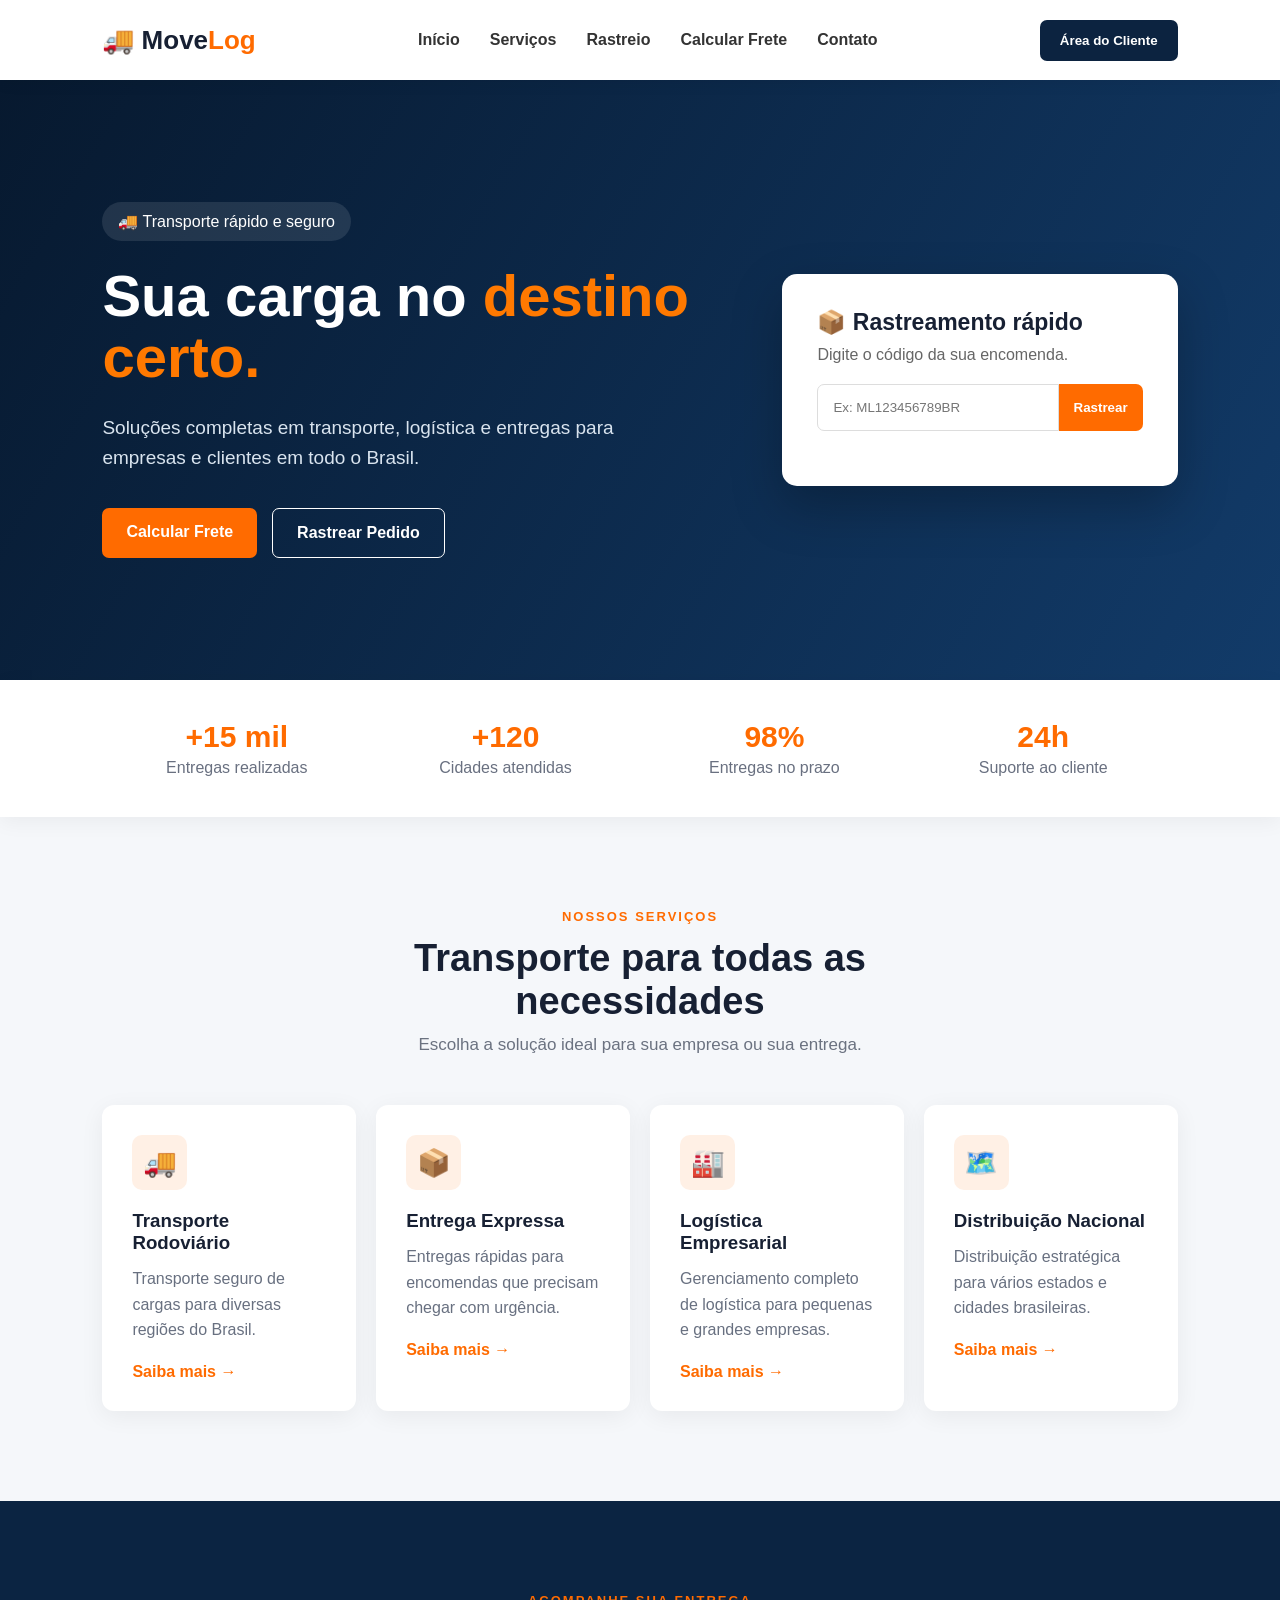
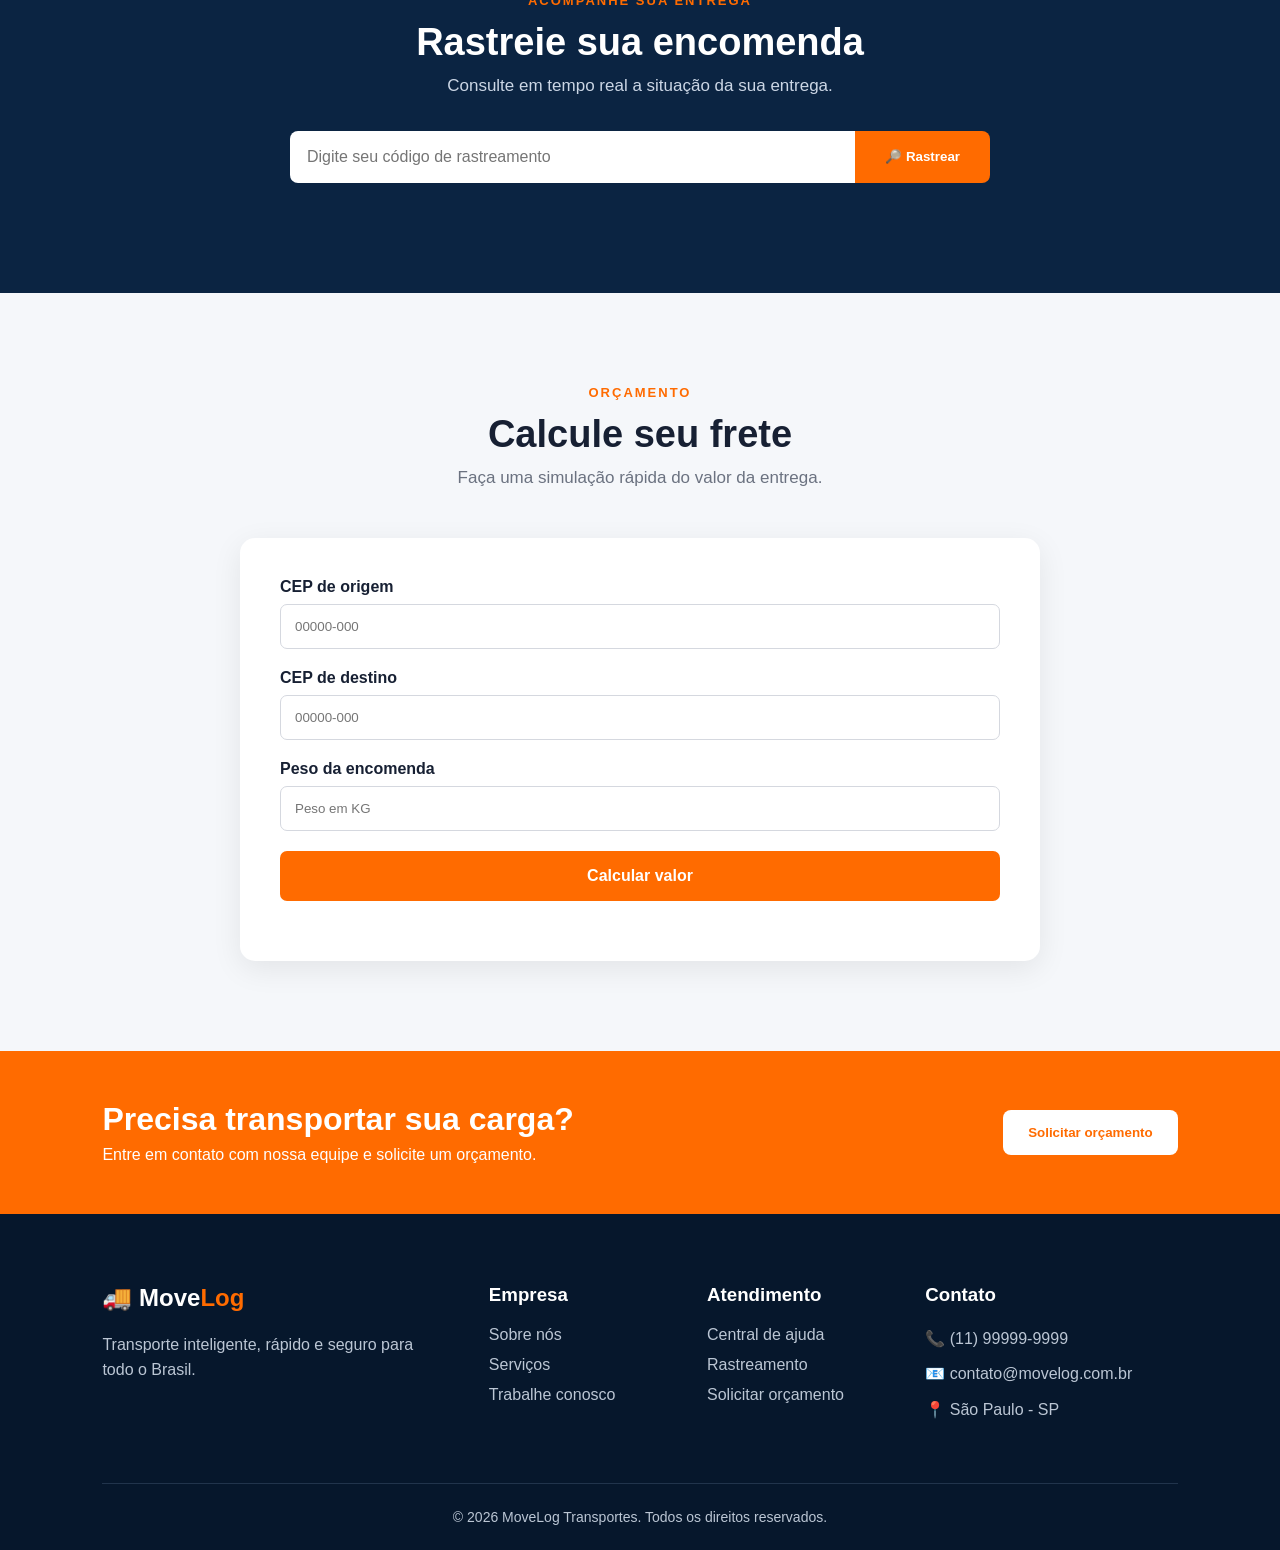
==== Gru transportes/index.html @ 155c7f32 "Add files via upload" ====
<!DOCTYPE html>
<html lang="pt-br">
<head>
    <meta charset="UTF-8">
    <meta name="viewport" content="width=device-width, initial-scale=1.0">

    <title>MoveLog | Transportes e Logística</title>

    <link rel="stylesheet" href="style.css">
</head>

<body>

<header>

    <div class="logo">
        🚚 Move<span>Log</span>
    </div>

    <nav>
        <a href="#inicio">Início</a>
        <a href="#servicos">Serviços</a>
        <a href="#rastreio">Rastreio</a>
        <a href="#frete">Calcular Frete</a>
        <a href="#contato">Contato</a>
    </nav>

    <button class="btn-cliente">
        Área do Cliente
    </button>

</header>


<!-- INÍCIO -->

<section class="hero" id="inicio">

    <div class="hero-text">

        <div class="tag">
            🚚 Transporte rápido e seguro
        </div>

        <h1>
            Sua carga no
            <span>destino certo.</span>
        </h1>

        <p>
            Soluções completas em transporte, logística e entregas
            para empresas e clientes em todo o Brasil.
        </p>

        <div class="hero-buttons">

            <a href="#frete" class="btn-principal">
                Calcular Frete
            </a>

            <a href="#rastreio" class="btn-secundario">
                Rastrear Pedido
            </a>

        </div>

    </div>


    <div class="hero-card">

        <h3>📦 Rastreamento rápido</h3>

        <p>
            Digite o código da sua encomenda.
        </p>

        <div class="tracking">

            <input
                type="text"
                id="codigo"
                placeholder="Ex: ML123456789BR"
            >

            <button onclick="rastrear()">
                Rastrear
            </button>

        </div>

        <div id="resultado"></div>

    </div>

</section>


<!-- NÚMEROS -->

<section class="numeros">

    <div>
        <h2>+15 mil</h2>
        <p>Entregas realizadas</p>
    </div>

    <div>
        <h2>+120</h2>
        <p>Cidades atendidas</p>
    </div>

    <div>
        <h2>98%</h2>
        <p>Entregas no prazo</p>
    </div>

    <div>
        <h2>24h</h2>
        <p>Suporte ao cliente</p>
    </div>

</section>


<!-- SERVIÇOS -->

<section class="servicos" id="servicos">

    <div class="titulo">

        <span>NOSSOS SERVIÇOS</span>

        <h2>
            Transporte para todas as necessidades
        </h2>

        <p>
            Escolha a solução ideal para sua empresa ou sua entrega.
        </p>

    </div>


    <div class="cards">

        <div class="card">

            <div class="icone">🚚</div>

            <h3>Transporte Rodoviário</h3>

            <p>
                Transporte seguro de cargas para diversas regiões
                do Brasil.
            </p>

            <a href="#">
                Saiba mais →
            </a>

        </div>


        <div class="card">

            <div class="icone">📦</div>

            <h3>Entrega Expressa</h3>

            <p>
                Entregas rápidas para encomendas que precisam
                chegar com urgência.
            </p>

            <a href="#">
                Saiba mais →
            </a>

        </div>


        <div class="card">

            <div class="icone">🏭</div>

            <h3>Logística Empresarial</h3>

            <p>
                Gerenciamento completo de logística para pequenas
                e grandes empresas.
            </p>

            <a href="#">
                Saiba mais →
            </a>

        </div>


        <div class="card">

            <div class="icone">🗺️</div>

            <h3>Distribuição Nacional</h3>

            <p>
                Distribuição estratégica para vários estados e
                cidades brasileiras.
            </p>

            <a href="#">
                Saiba mais →
            </a>

        </div>

    </div>

</section>


<!-- RASTREIO -->

<section class="rastreio" id="rastreio">

    <div>

        <span>ACOMPANHE SUA ENTREGA</span>

        <h2>
            Rastreie sua encomenda
        </h2>

        <p>
            Consulte em tempo real a situação da sua entrega.
        </p>

    </div>


    <div class="rastreio-box">

        <input
            type="text"
            id="codigo2"
            placeholder="Digite seu código de rastreamento"
        >

        <button onclick="rastrearSegundo()">
            🔎 Rastrear
        </button>

    </div>

    <div id="resultado2"></div>

</section>


<!-- FRETE -->

<section class="frete" id="frete">

    <div class="titulo">

        <span>ORÇAMENTO</span>

        <h2>Calcule seu frete</h2>

        <p>
            Faça uma simulação rápida do valor da entrega.
        </p>

    </div>


    <div class="frete-box">

        <div class="campo">

            <label>CEP de origem</label>

            <input
                type="text"
                id="origem"
                placeholder="00000-000"
            >

        </div>


        <div class="campo">

            <label>CEP de destino</label>

            <input
                type="text"
                id="destino"
                placeholder="00000-000"
            >

        </div>


        <div class="campo">

            <label>Peso da encomenda</label>

            <input
                type="number"
                id="peso"
                placeholder="Peso em KG"
            >

        </div>


        <button
            class="calcular"
            onclick="calcularFrete()"
        >
            Calcular valor
        </button>


        <div id="valorFrete"></div>

    </div>

</section>


<!-- CTA -->

<section class="cta">

    <div>

        <h2>
            Precisa transportar sua carga?
        </h2>

        <p>
            Entre em contato com nossa equipe e solicite um orçamento.
        </p>

    </div>

    <button>
        Solicitar orçamento
    </button>

</section>


<!-- CONTATO -->

<footer id="contato">

    <div class="footer-grid">

        <div>

            <h2>
                🚚 Move<span>Log</span>
            </h2>

            <p>
                Transporte inteligente, rápido e seguro para todo o Brasil.
            </p>

        </div>


        <div>

            <h3>Empresa</h3>

            <a href="#">Sobre nós</a>
            <a href="#">Serviços</a>
            <a href="#">Trabalhe conosco</a>

        </div>


        <div>

            <h3>Atendimento</h3>

            <a href="#">Central de ajuda</a>
            <a href="#">Rastreamento</a>
            <a href="#">Solicitar orçamento</a>

        </div>


        <div>

            <h3>Contato</h3>

            <p>📞 (11) 99999-9999</p>

            <p>📧 contato@movelog.com.br</p>

            <p>📍 São Paulo - SP</p>

        </div>

    </div>


    <div class="copyright">

        © 2026 MoveLog Transportes.
        Todos os direitos reservados.

    </div>

</footer>


<script src="script.js"></script>

</body>
</html>
---- Gru transportes/style.css ----
*{
    margin:0;
    padding:0;
    box-sizing:border-box;
    font-family:Arial, Helvetica, sans-serif;
}

html{
    scroll-behavior:smooth;
}

body{
    background:#f5f7fa;
    color:#172033;
}

header{
    height:80px;
    background:#ffffff;

    display:flex;
    align-items:center;
    justify-content:space-between;

    padding:0 8%;

    position:sticky;
    top:0;

    z-index:1000;

    box-shadow:0 3px 15px rgba(0,0,0,0.06);
}

.logo{
    font-size:26px;
    font-weight:bold;
}

.logo span,
footer span{
    color:#ff6b00;
}

nav{
    display:flex;
    gap:30px;
}

nav a{
    color:#333;
    text-decoration:none;
    font-weight:600;
    transition:.3s;
}

nav a:hover{
    color:#ff6b00;
}

button{
    cursor:pointer;
}

.btn-cliente{
    border:none;
    background:#0c2340;
    color:white;

    padding:13px 20px;

    border-radius:7px;

    font-weight:bold;
}

.hero{
    min-height:600px;

    background:
    linear-gradient(
        120deg,
        #07192f,
        #123b69
    );

    color:white;

    display:flex;
    align-items:center;
    justify-content:space-between;

    padding:70px 8%;

    gap:60px;
}

.hero-text{
    max-width:620px;
}

.tag{
    display:inline-block;

    background:rgba(255,255,255,.1);

    padding:10px 16px;

    border-radius:30px;

    margin-bottom:25px;
}

.hero h1{
    font-size:58px;

    line-height:1.05;

    margin-bottom:25px;
}

.hero h1 span{
    color:#ff7900;
}

.hero-text p{
    font-size:19px;

    color:#d9e4ef;

    line-height:1.6;

    max-width:550px;
}

.hero-buttons{
    margin-top:35px;

    display:flex;

    gap:15px;
}

.hero-buttons a{
    text-decoration:none;

    padding:15px 24px;

    border-radius:7px;

    font-weight:bold;
}

.btn-principal{
    background:#ff6b00;
    color:white;
}

.btn-secundario{
    border:1px solid #fff;
    color:white;
}

.hero-card{
    background:white;
    color:#172033;

    padding:35px;

    border-radius:15px;

    width:420px;

    box-shadow:0 20px 50px rgba(0,0,0,.25);
}

.hero-card h3{
    font-size:23px;
    margin-bottom:10px;
}

.hero-card p{
    color:#666;
}

.tracking{
    display:flex;

    margin-top:20px;
}

.tracking input{
    flex:1;

    padding:15px;

    border:1px solid #ddd;

    border-radius:7px 0 0 7px;

    outline:none;
}

.tracking button{
    border:none;

    background:#ff6b00;

    color:white;

    font-weight:bold;

    padding:15px;

    border-radius:0 7px 7px 0;
}

#resultado,
#resultado2,
#valorFrete{
    margin-top:20px;
    font-weight:bold;
}

.numeros{
    background:white;

    display:grid;

    grid-template-columns:repeat(4,1fr);

    text-align:center;

    padding:40px 8%;

    box-shadow:0 5px 20px rgba(0,0,0,.05);
}

.numeros h2{
    color:#ff6b00;
    font-size:30px;
}

.numeros p{
    color:#697080;
    margin-top:5px;
}

.servicos,
.frete{
    padding:90px 8%;
}

.titulo{
    text-align:center;

    max-width:700px;

    margin:auto;

    margin-bottom:50px;
}

.titulo span,
.rastreio span{
    color:#ff6b00;

    font-size:13px;

    font-weight:bold;

    letter-spacing:2px;
}

.titulo h2,
.rastreio h2{
    font-size:38px;

    margin:12px 0;
}

.titulo p,
.rastreio p{
    color:#6b7280;

    font-size:17px;
}

.cards{
    display:grid;

    grid-template-columns:repeat(4,1fr);

    gap:20px;
}

.card{
    background:white;

    padding:30px;

    border-radius:12px;

    box-shadow:0 5px 25px rgba(0,0,0,.06);

    transition:.3s;
}

.card:hover{
    transform:translateY(-8px);

    box-shadow:0 12px 35px rgba(0,0,0,.12);
}

.icone{
    width:55px;
    height:55px;

    border-radius:10px;

    background:#fff0e5;

    display:flex;

    align-items:center;
    justify-content:center;

    font-size:27px;

    margin-bottom:20px;
}

.card h3{
    margin-bottom:12px;
}

.card p{
    color:#687080;

    line-height:1.6;

    margin-bottom:20px;
}

.card a{
    text-decoration:none;

    color:#ff6b00;

    font-weight:bold;
}

.rastreio{
    padding:90px 8%;

    background:#0b2442;

    color:white;

    text-align:center;
}

.rastreio p{
    color:#cbd6e5;
}

.rastreio-box{
    max-width:700px;

    margin:35px auto 0;

    display:flex;
}

.rastreio-box input{
    flex:1;

    padding:17px;

    border:none;

    border-radius:8px 0 0 8px;

    outline:none;

    font-size:16px;
}

.rastreio-box button{
    border:none;

    background:#ff6b00;

    color:white;

    padding:17px 30px;

    font-weight:bold;

    border-radius:0 8px 8px 0;
}

.frete-box{
    max-width:800px;

    margin:auto;

    background:white;

    padding:40px;

    border-radius:15px;

    box-shadow:0 8px 30px rgba(0,0,0,.08);
}

.campo{
    margin-bottom:20px;
}

.campo label{
    display:block;

    margin-bottom:8px;

    font-weight:bold;
}

.campo input{
    width:100%;

    padding:14px;

    border:1px solid #d5d8df;

    border-radius:7px;

    outline:none;
}

.campo input:focus{
    border-color:#ff6b00;
}

.calcular{
    width:100%;

    border:none;

    background:#ff6b00;

    color:white;

    padding:16px;

    border-radius:7px;

    font-size:16px;

    font-weight:bold;
}

.cta{
    background:#ff6b00;

    color:white;

    padding:50px 8%;

    display:flex;

    justify-content:space-between;

    align-items:center;
}

.cta h2{
    font-size:32px;

    margin-bottom:8px;
}

.cta button{
    background:white;

    color:#ff6b00;

    border:none;

    padding:15px 25px;

    border-radius:8px;

    font-weight:bold;
}

footer{
    background:#06172c;

    color:#bbc6d4;

    padding:70px 8% 25px;
}

.footer-grid{
    display:grid;

    grid-template-columns:2fr 1fr 1fr 1.5fr;

    gap:50px;
}

footer h2,
footer h3{
    color:white;

    margin-bottom:20px;
}

footer a{
    display:block;

    color:#bbc6d4;

    text-decoration:none;

    margin-bottom:12px;
}

footer a:hover{
    color:#ff6b00;
}

footer p{
    margin-bottom:10px;

    line-height:1.6;
}

.copyright{
    margin-top:50px;

    padding-top:25px;

    border-top:1px solid #21344c;

    text-align:center;

    font-size:14px;
}

@media(max-width:900px){

    nav{
        display:none;
    }

    .hero{
        flex-direction:column;
    }

    .hero h1{
        font-size:42px;
    }

    .hero-card{
        width:100%;
    }

    .cards{
        grid-template-columns:repeat(2,1fr);
    }

    .numeros{
        grid-template-columns:repeat(2,1fr);
        gap:30px;
    }

    .footer-grid{
        grid-template-columns:repeat(2,1fr);
    }

}

@media(max-width:600px){

    header{
        padding:0 5%;
    }

    .btn-cliente{
        display:none;
    }

    .hero{
        padding:60px 5%;
    }

    .hero h1{
        font-size:37px;
    }

    .hero-buttons{
        flex-direction:column;
    }

    .cards{
        grid-template-columns:1fr;
    }

    .numeros{
        grid-template-columns:1fr;
    }

    .servicos,
    .frete,
    .rastreio{
        padding:65px 5%;
    }

    .rastreio-box{
        flex-direction:column;
        gap:10px;
    }

    .rastreio-box input,
    .rastreio-box button{
        border-radius:7px;
    }

    .cta{
        flex-direction:column;

        text-align:center;

        gap:25px;
    }

    .footer-grid{
        grid-template-columns:1fr;
    }

}
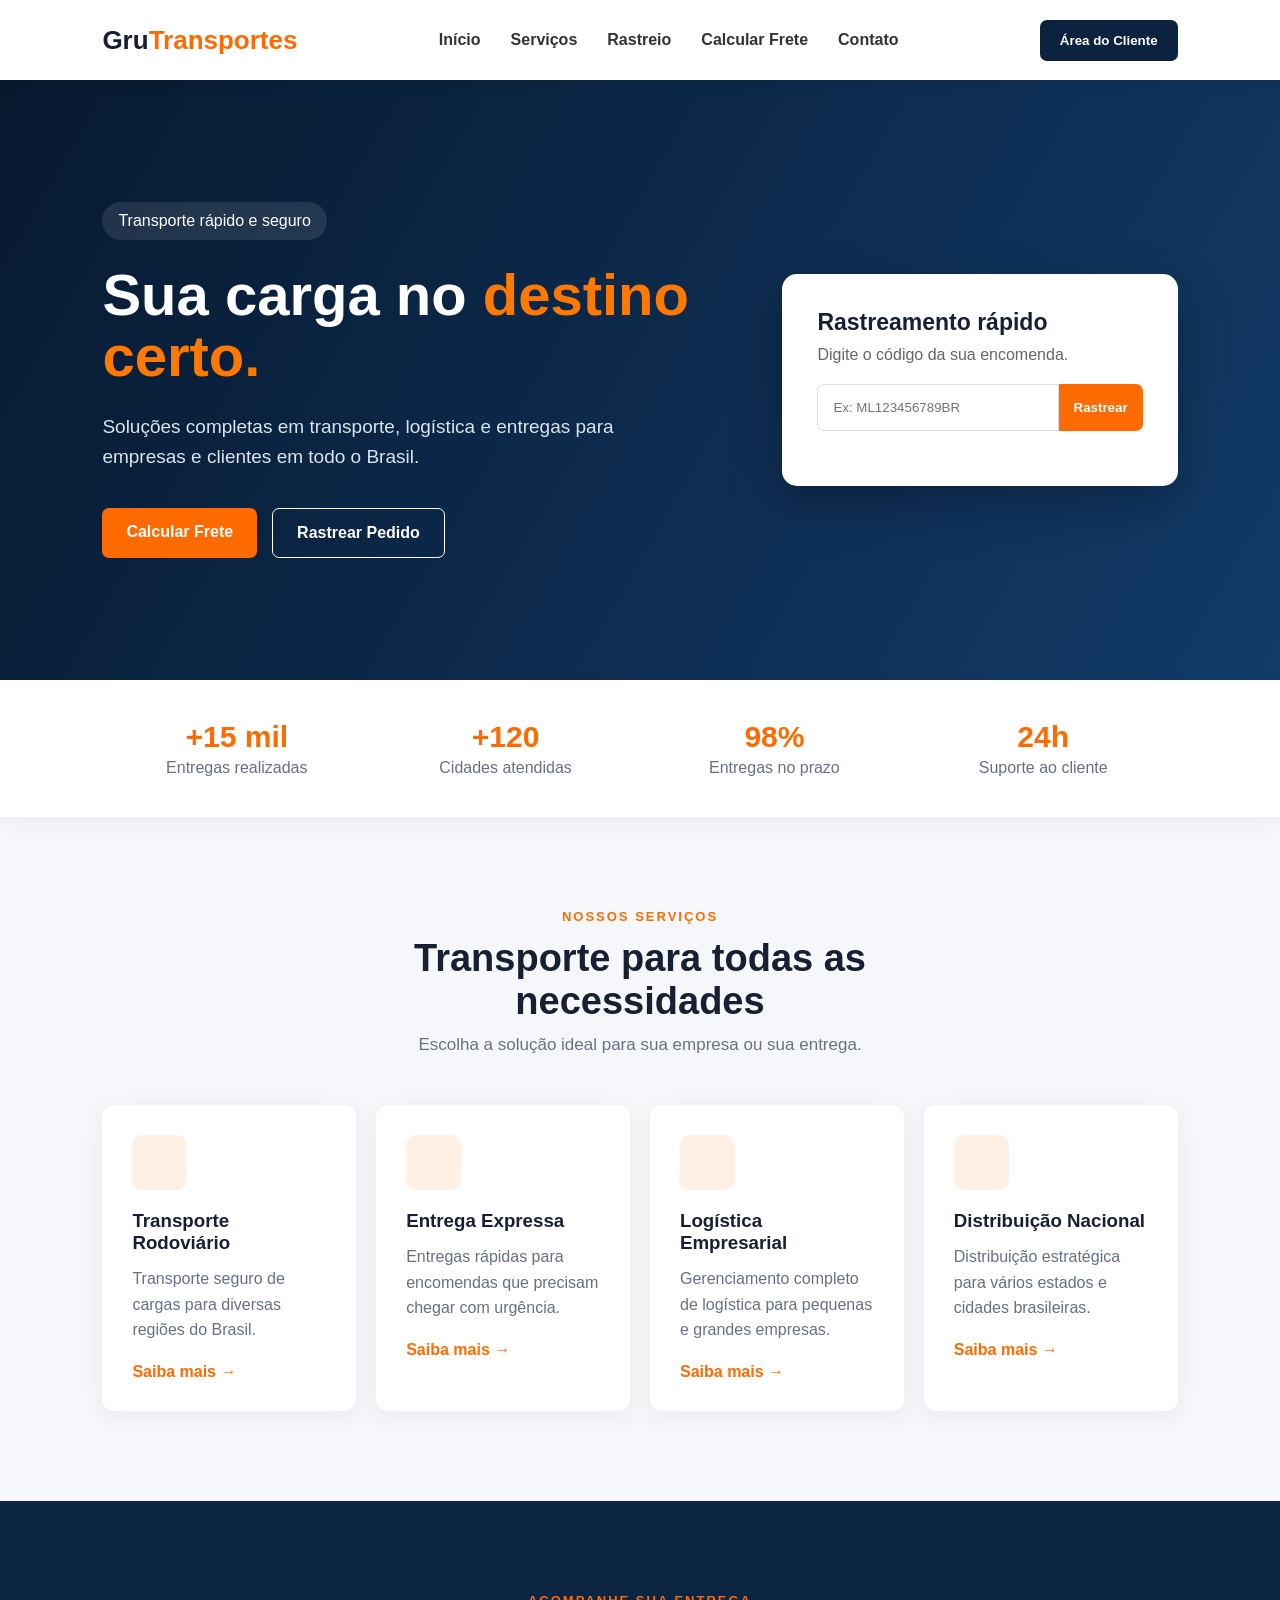
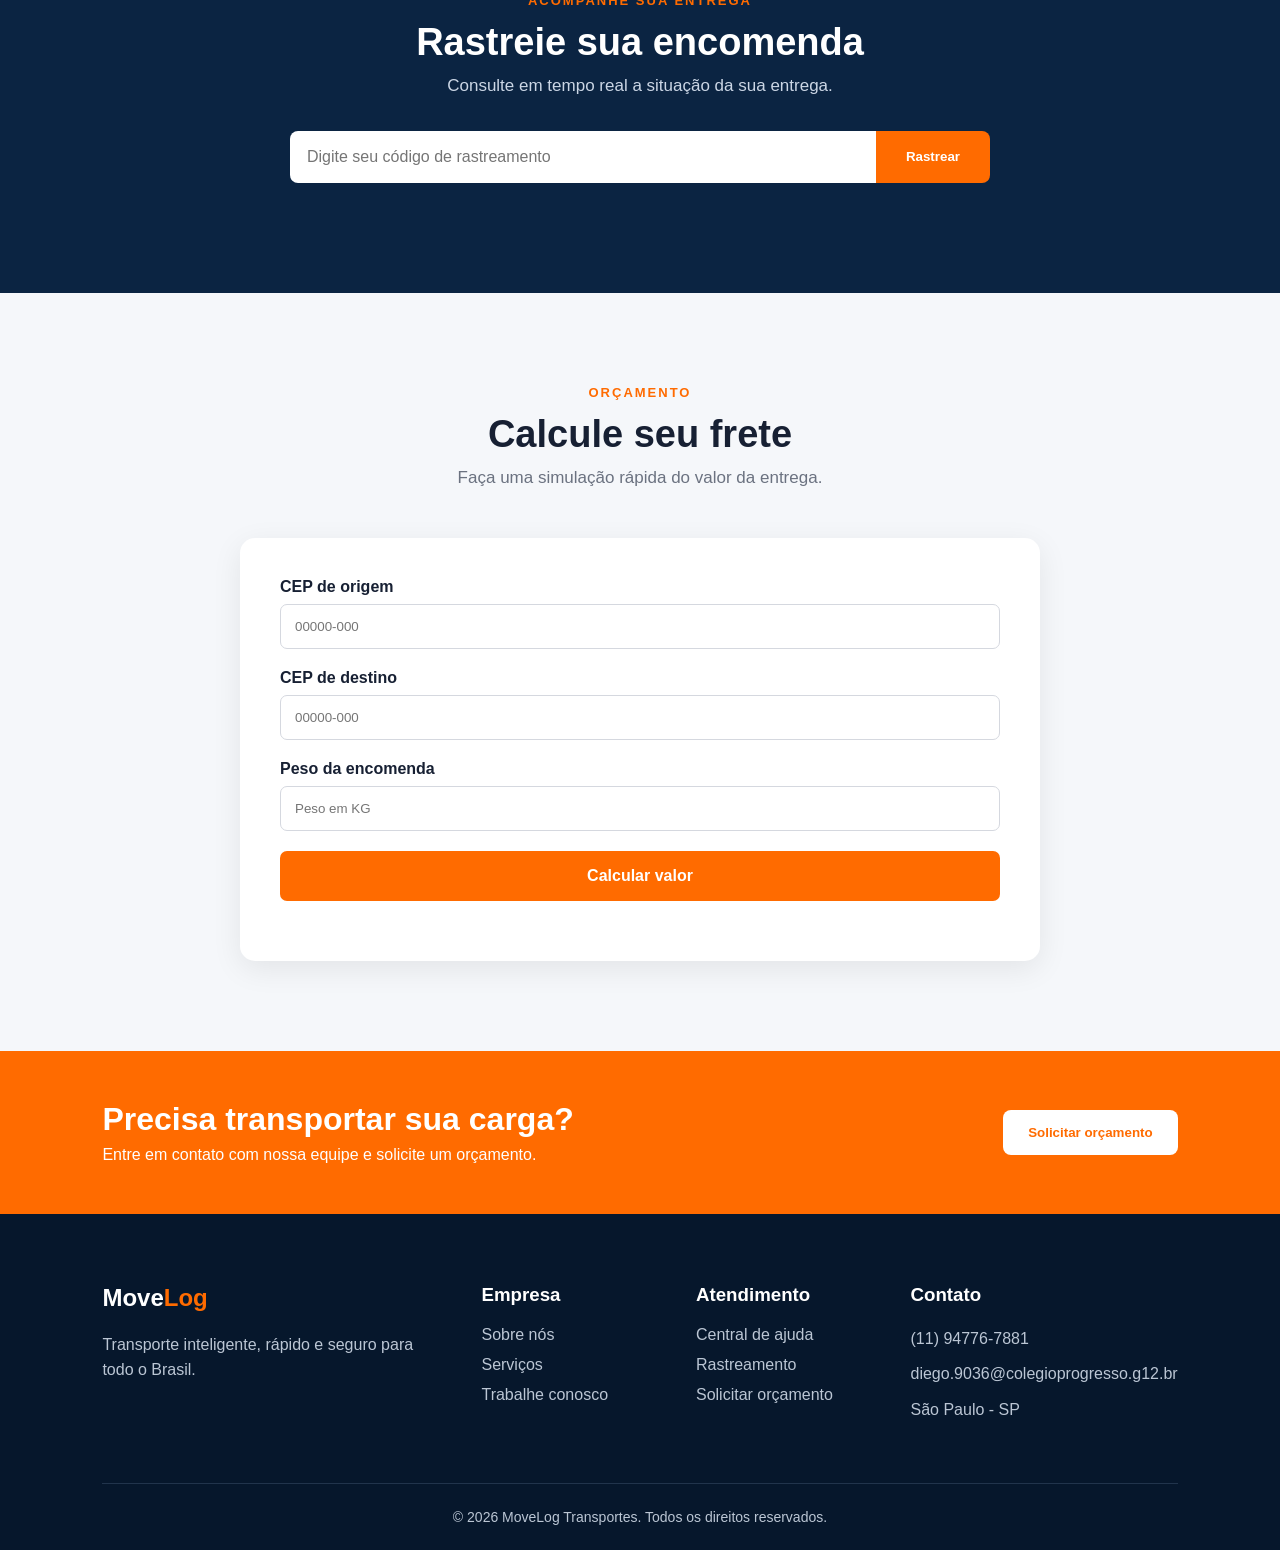
==== commit 85f5ea22: "Update index.html" ====
--- a/Gru transportes/index.html
+++ b/Gru transportes/index.html
@@ -14,7 +14,7 @@
 <header>
 
     <div class="logo">
-        🚚 Move<span>Log</span>
+         Gru<span>Transportes</span>
     </div>
 
     <nav>
@@ -39,7 +39,7 @@
     <div class="hero-text">
 
         <div class="tag">
-            🚚 Transporte rápido e seguro
+             Transporte rápido e seguro
         </div>
 
         <h1>
@@ -69,7 +69,7 @@
 
     <div class="hero-card">
 
-        <h3>📦 Rastreamento rápido</h3>
+        <h3> Rastreamento rápido</h3>
 
         <p>
             Digite o código da sua encomenda.
@@ -146,7 +146,7 @@
 
         <div class="card">
 
-            <div class="icone">🚚</div>
+            <div class="icone"></div>
 
             <h3>Transporte Rodoviário</h3>
 
@@ -164,7 +164,7 @@
 
         <div class="card">
 
-            <div class="icone">📦</div>
+            <div class="icone"></div>
 
             <h3>Entrega Expressa</h3>
 
@@ -182,7 +182,7 @@
 
         <div class="card">
 
-            <div class="icone">🏭</div>
+            <div class="icone"></div>
 
             <h3>Logística Empresarial</h3>
 
@@ -200,7 +200,7 @@
 
         <div class="card">
 
-            <div class="icone">🗺️</div>
+            <div class="icone"></div>
 
             <h3>Distribuição Nacional</h3>
 
@@ -248,7 +248,7 @@
         >
 
         <button onclick="rastrearSegundo()">
-            🔎 Rastrear
+             Rastrear
         </button>
 
     </div>
@@ -363,7 +363,7 @@
         <div>
 
             <h2>
-                🚚 Move<span>Log</span>
+                 Move<span>Log</span>
             </h2>
 
             <p>
@@ -399,11 +399,11 @@
 
             <h3>Contato</h3>
 
-            <p>📞 (11) 99999-9999</p>
-
-            <p>📧 contato@movelog.com.br</p>
-
-            <p>📍 São Paulo - SP</p>
+            <p> (11) 94776-7881</p>
+
+            <p> diego.9036@colegioprogresso.g12.br</p>
+
+            <p> São Paulo - SP</p>
 
         </div>
 
@@ -423,4 +423,4 @@
 <script src="script.js"></script>
 
 </body>
-</html>+</html>
